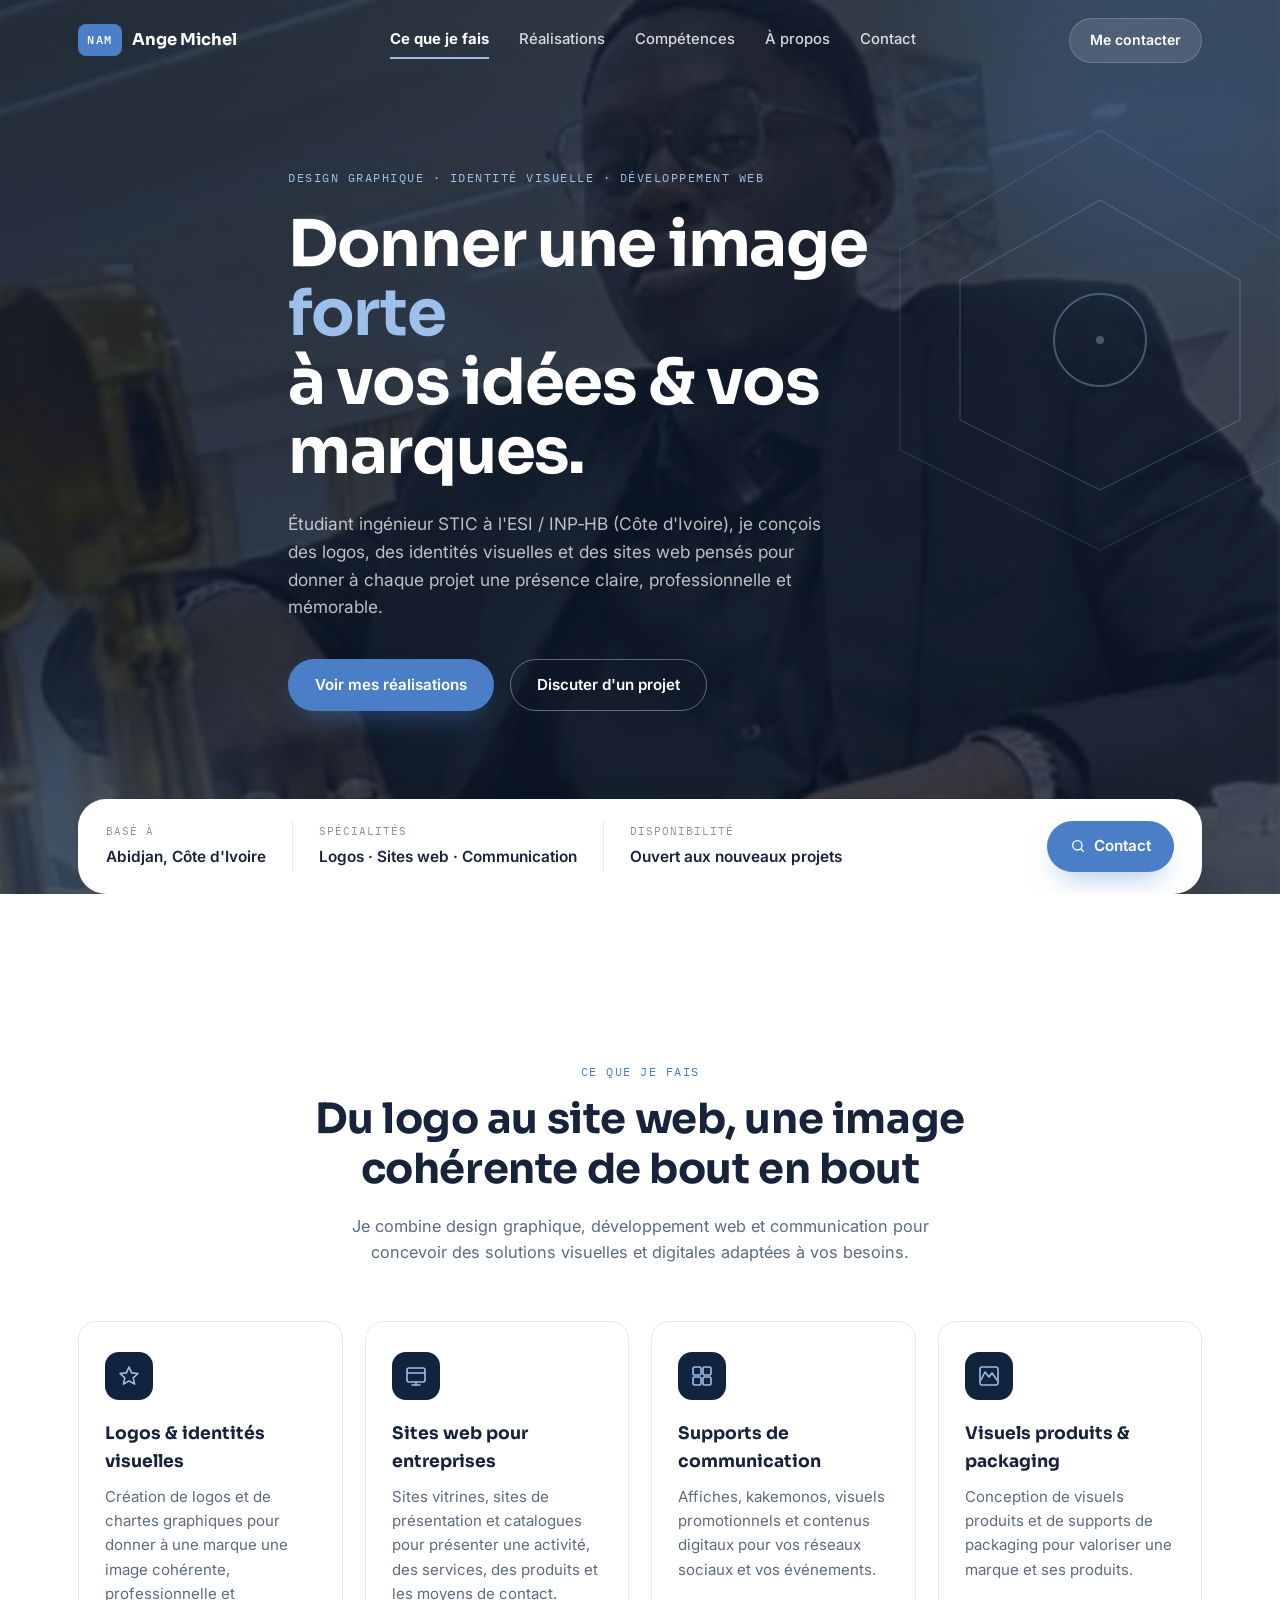
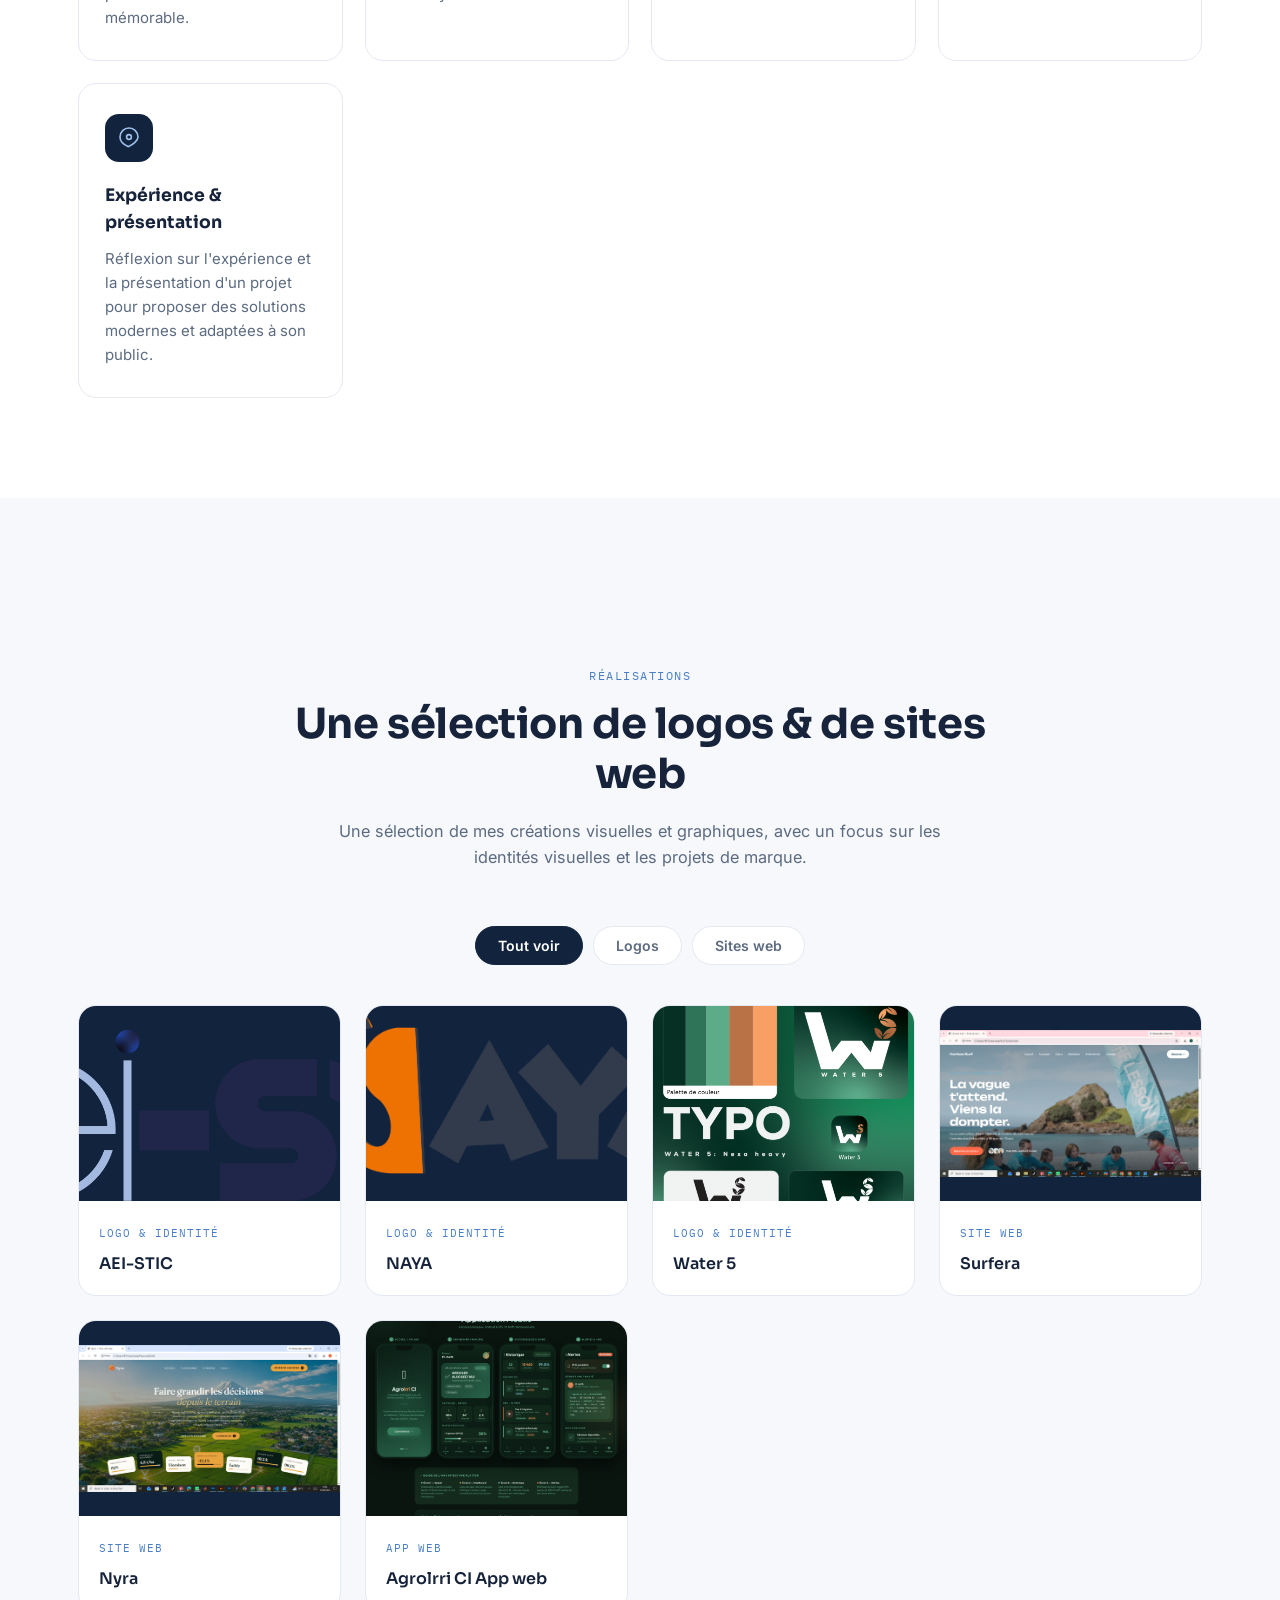
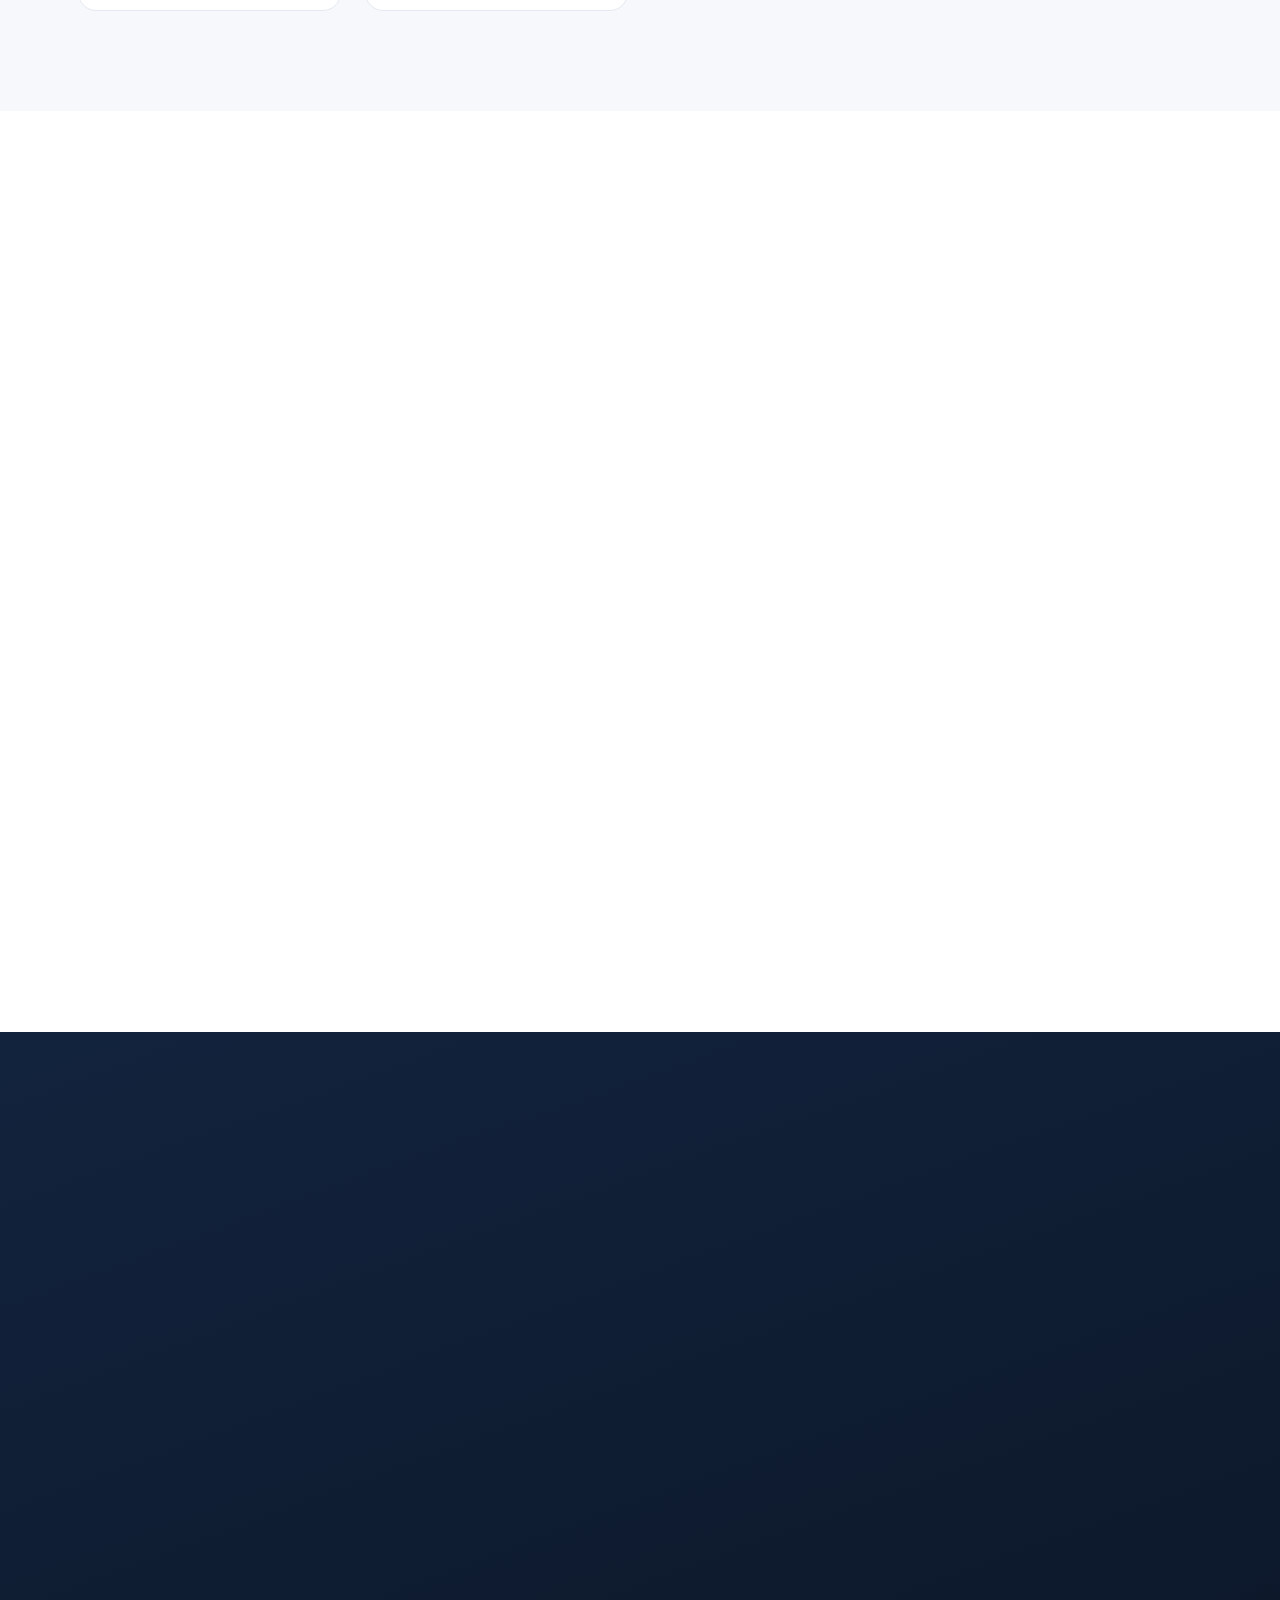
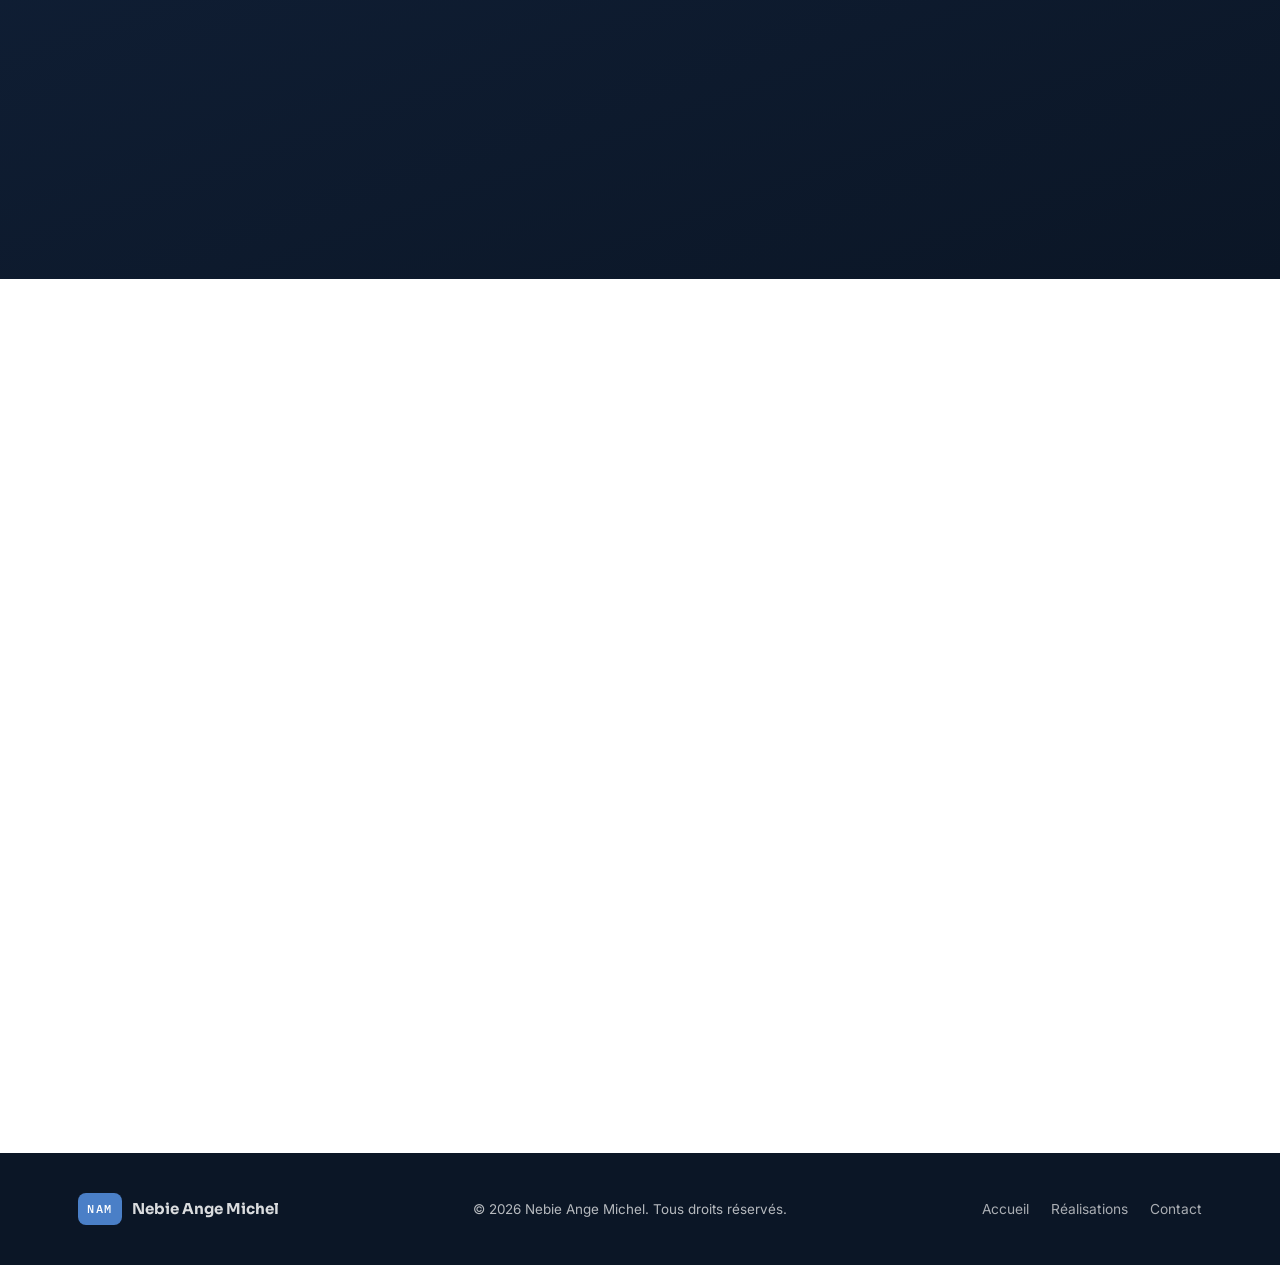
==== portfolio.html @ 082350aa "Initial commit" ====
<!DOCTYPE html>
<html lang="fr">
<head>
<meta charset="UTF-8">
<meta name="viewport" content="width=device-width, initial-scale=1.0">
<title>Nebie Ange Michel — Design Graphique &amp; Développement Web</title>
<meta name="description" content="Portfolio de Nebie Ange Michel — Design graphique, identité visuelle, création de sites web et communication digitale.">
<link rel="icon" href="data:,">
<link rel="preconnect" href="https://fonts.googleapis.com">
<link rel="preconnect" href="https://fonts.gstatic.com" crossorigin>
<link href="https://fonts.googleapis.com/css2?family=Sora:wght@400;500;600;700;800&family=Inter:wght@400;500;600;700&family=IBM+Plex+Mono:wght@400;500&display=swap" rel="stylesheet">
<link rel="stylesheet" href="portfolio.css">
</head>
<body>

<div class="progress-bar" id="progressBar"></div>

<header class="site-header" id="siteHeader">
  <div class="wrap header-inner">
    <a href="#home" class="brand">
      <span class="brand-mark">NAM</span>
      <span class="brand-name">Ange&nbsp;Michel</span>
    </a>

    <nav class="main-nav" id="mainNav">
      <a href="#services" class="nav-link">Ce que je fais</a>
      <a href="#portfolio" class="nav-link">Réalisations</a>
      <a href="#competences" class="nav-link">Compétences</a>
      <a href="#apropos" class="nav-link">À propos</a>
      <a href="#contact" class="nav-link">Contact</a>
    </nav>

    <a href="#contact" class="btn btn-pill btn-light header-cta">Me contacter</a>

    <button class="nav-toggle" id="navToggle" aria-label="Ouvrir le menu" aria-expanded="false">
      <span></span><span></span><span></span>
    </button>
  </div>
</header>

<main id="home">

  <!-- HERO -->
  <section class="hero">
    <div class="hero-bg" aria-hidden="true">
      <svg class="hero-grid" viewBox="0 0 1200 800" preserveAspectRatio="none"><defs><pattern id="grid" width="60" height="60" patternUnits="userSpaceOnUse"><path d="M 60 0 L 0 0 0 60" fill="none" stroke="rgba(157,192,234,0.09)" stroke-width="1"/></pattern></defs><rect width="1200" height="800" fill="url(#grid)"/></svg>
      <div class="hero-orb hero-orb--a"></div>
      <div class="hero-orb hero-orb--b"></div>
      <svg class="hero-mark" viewBox="0 0 480 480" aria-hidden="true">
        <polygon points="240,40 440,160 440,360 240,460 40,360 40,160" fill="none" stroke="rgba(157,192,234,0.35)" stroke-width="1.5"/>
        <polygon points="240,110 380,190 380,330 240,400 100,330 100,190" fill="none" stroke="rgba(157,192,234,0.55)" stroke-width="1.5"/>
        <circle cx="240" cy="250" r="46" fill="none" stroke="#9DC0EA" stroke-width="2"/>
        <circle cx="240" cy="250" r="4" fill="#9DC0EA"/>
      </svg>
    </div>

    <div class="wrap hero-inner">
      <p class="eyebrow" data-reveal>Design graphique · Identité visuelle · Développement web</p>
      <h1 class="hero-title" data-reveal>
        Donner une image <span class="text-accent">forte</span><br>
        à vos idées &amp; vos marques.
      </h1>
      <p class="hero-text" data-reveal>
        Étudiant ingénieur STIC à l'ESI / INP‑HB (Côte d'Ivoire), je conçois des logos,
        des identités visuelles et des sites web pensés pour donner à chaque projet
        une présence claire, professionnelle et mémorable.
      </p>
      <div class="hero-actions" data-reveal>
        <a href="#portfolio" class="btn btn-pill btn-accent">Voir mes réalisations</a>
        <a href="#contact" class="btn btn-pill btn-outline">Discuter d'un projet</a>
      </div>
    </div>

    <div class="wrap">
      <div class="hero-infobar" data-reveal>
        <div class="info-item">
          <span class="info-label">Basé à</span>
          <span class="info-value">Abidjan, Côte d'Ivoire</span>
        </div>
        <span class="info-divider" aria-hidden="true"></span>
        <div class="info-item">
          <span class="info-label">Spécialités</span>
          <span class="info-value">Logos · Sites web · Communication</span>
        </div>
        <span class="info-divider" aria-hidden="true"></span>
        <div class="info-item">
          <span class="info-label">Disponibilité</span>
          <span class="info-value">Ouvert aux nouveaux projets</span>
        </div>
        <a href="#contact" class="btn btn-pill btn-accent infobar-btn">
          <svg width="16" height="16" viewBox="0 0 24 24" fill="none"><circle cx="11" cy="11" r="7" stroke="currentColor" stroke-width="2"/><path d="M20 20L16.5 16.5" stroke="currentColor" stroke-width="2" stroke-linecap="round"/></svg>
          Contact
        </a>
      </div>
    </div>
  </section>

  <!-- SERVICES -->
  <section class="section" id="services">
    <div class="wrap">
      <p class="section-eyebrow" data-reveal>Ce que je fais</p>
      <h2 class="section-title" data-reveal>Du logo au site web, une image cohérente de bout en bout</h2>
      <p class="section-sub" data-reveal>Je combine design graphique, développement web et communication pour concevoir des solutions visuelles et digitales adaptées à vos besoins.</p>

      <div class="services-grid">
        <article class="service-card" data-reveal>
          <div class="service-icon">
            <svg viewBox="0 0 24 24" fill="none"><path d="M12 3l2.6 5.9 6.4.6-4.8 4.3 1.4 6.3L12 16.9 6.4 20.1l1.4-6.3-4.8-4.3 6.4-.6L12 3z" stroke="currentColor" stroke-width="1.6" stroke-linejoin="round"/></svg>
          </div>
          <h3>Logos &amp; identités visuelles</h3>
          <p>Création de logos et de chartes graphiques pour donner à une marque une image cohérente, professionnelle et mémorable.</p>
        </article>

        <article class="service-card" data-reveal>
          <div class="service-icon">
            <svg viewBox="0 0 24 24" fill="none"><rect x="3" y="4" width="18" height="14" rx="2" stroke="currentColor" stroke-width="1.6"/><path d="M3 9h18M8 21h8M12 18v3" stroke="currentColor" stroke-width="1.6" stroke-linecap="round"/></svg>
          </div>
          <h3>Sites web pour entreprises</h3>
          <p>Sites vitrines, sites de présentation et catalogues pour présenter une activité, des services, des produits et les moyens de contact.</p>
        </article>

        <article class="service-card" data-reveal>
          <div class="service-icon">
            <svg viewBox="0 0 24 24" fill="none"><rect x="3" y="3" width="8" height="8" rx="1.5" stroke="currentColor" stroke-width="1.6"/><rect x="13" y="3" width="8" height="8" rx="1.5" stroke="currentColor" stroke-width="1.6"/><rect x="3" y="13" width="8" height="8" rx="1.5" stroke="currentColor" stroke-width="1.6"/><rect x="13" y="13" width="8" height="8" rx="1.5" stroke="currentColor" stroke-width="1.6"/></svg>
          </div>
          <h3>Supports de communication</h3>
          <p>Affiches, kakemonos, visuels promotionnels et contenus digitaux pour vos réseaux sociaux et vos événements.</p>
        </article>

        <article class="service-card" data-reveal>
          <div class="service-icon">
            <svg viewBox="0 0 24 24" fill="none"><path d="M4 16l4-8 4 5 3-4 5 7" stroke="currentColor" stroke-width="1.6" stroke-linecap="round" stroke-linejoin="round"/><rect x="3" y="3" width="18" height="18" rx="2" stroke="currentColor" stroke-width="1.6"/></svg>
          </div>
          <h3>Visuels produits &amp; packaging</h3>
          <p>Conception de visuels produits et de supports de packaging pour valoriser une marque et ses produits.</p>
        </article>

        <article class="service-card" data-reveal>
          <div class="service-icon">
            <svg viewBox="0 0 24 24" fill="none"><path d="M12 2C7 2 3 6 3 11c0 4 3.5 7.5 8 9.5.2.1.4.1.6 0C16 18.5 21 14.5 21 11c0-5-4-9-9-9z" stroke="currentColor" stroke-width="1.6"/><circle cx="12" cy="11" r="2.4" stroke="currentColor" stroke-width="1.6"/></svg>
          </div>
          <h3>Expérience &amp; présentation</h3>
          <p>Réflexion sur l'expérience et la présentation d'un projet pour proposer des solutions modernes et adaptées à son public.</p>
        </article>
      </div>
    </div>
  </section>

  <!-- PORTFOLIO -->
  <section class="section section--tint" id="portfolio">
    <div class="wrap">
      <p class="section-eyebrow" data-reveal>Réalisations</p>
      <h2 class="section-title" data-reveal>Une sélection de logos &amp; de sites web</h2>
      <p class="section-sub" data-reveal>
        Une sélection de mes créations visuelles et graphiques, avec un focus sur les identités visuelles et les projets de marque.
      </p>

      <div class="filter-bar" data-reveal role="tablist" aria-label="Filtrer les réalisations">
        <button class="filter-btn is-active" data-filter="all" role="tab" aria-selected="true">Tout voir</button>
        <button class="filter-btn" data-filter="logo" role="tab" aria-selected="false">Logos</button>
        <button class="filter-btn" data-filter="web" role="tab" aria-selected="false">Sites web</button>
      </div>

      <div class="gallery-grid" id="galleryGrid" data-reveal></div>
    </div>
  </section>

  <!-- COMPETENCES -->
  <section class="section" id="competences">
    <div class="wrap split">
      <div class="split-visual" data-reveal>
        <div class="tool-orbit">
          <div class="tool-orbit-ring"></div>
          <div class="tool-orbit-core">
            <svg viewBox="0 0 24 24" fill="none"><path d="M4 17l6-6-6-6M12 19h8" stroke="#F6F8FB" stroke-width="2" stroke-linecap="round" stroke-linejoin="round"/></svg>
          </div>
          <span class="tool-chip tool-chip--1">Photoshop</span>
          <span class="tool-chip tool-chip--2">Illustrator</span>
          <span class="tool-chip tool-chip--3">Figma</span>
          <span class="tool-chip tool-chip--4">HTML / CSS</span>
          <span class="tool-chip tool-chip--5">React</span>
          <span class="tool-chip tool-chip--6">Python</span>
          <span class="tool-chip tool-chip--7">Git &amp; GitHub</span>
          <span class="tool-chip tool-chip--8">Canva</span>
        </div>
      </div>

      <div class="split-content" data-reveal>
        <p class="section-eyebrow">Compétences &amp; outils</p>
        <h2 class="section-title section-title--left">La création et la technologie, côte à côte</h2>
        <p class="section-sub section-sub--left">
          Je conçois des identités visuelles, des interfaces digitales et des expériences web cohérentes, de la
          conception à l’hébergement. J’utilise aussi le Vibe coding pour accélérer la création de prototypes,
          d’outils utiles et de solutions fonctionnelles en gardant un rendu propre et moderne.
        </p>

        <div class="skill-groups">
          <div class="skill-group">
            <h4>Design graphique &amp; identité visuelle</h4>
            <ul class="skill-list">
              <li>Conception de logos, chartes graphiques et univers visuels</li>
              <li>Maquettes UI/UX et design d’interfaces modernes</li>
              <li>Affiches, supports de communication et visuels digitaux</li>
              <li>Vibe coding pour prototypage rapide et itérations créatives</li>
            </ul>
          </div>
          <div class="skill-group">
            <h4>Développement web &amp; mise en ligne</h4>
            <ul class="skill-list">
              <li>Conception de sites vitrines, de landing pages et de portfolios</li>
              <li>Intégration HTML / CSS / JavaScript avec design responsive</li>
              <li>Déploiement, hébergement et optimisation pour un site fonctionnel</li>
              <li>Vibe coding, prototypage rapide, automatisation et amélioration UX</li>
            </ul>
          </div>
        </div>
      </div>
    </div>
  </section>

  <!-- A PROPOS -->
  <section class="section section--dark" id="apropos">
    <div class="wrap">
      <p class="section-eyebrow section-eyebrow--light" data-reveal>À propos</p>
      <h2 class="section-title section-title--light" data-reveal>Ce qui me distingue</h2>
      <p class="about-text" data-reveal>
        Mon profil repose sur la complémentarité entre création et technologie. Je ne me limite pas à produire
        un visuel : je cherche à comprendre le projet, son public et son objectif afin de proposer une solution
        visuelle ou digitale cohérente avec le besoin. Je suis également responsable de la communication de la
        <strong>Semaine de l'Industrie</strong> et de <strong>l'AEI STIC</strong> (Association des Élèves Ingénieurs
        en STIC), où je conçois et diffuse des supports de communication pour les activités et projets étudiants.
      </p>

      <div class="stats-row" data-reveal>
        <div class="stat">
          <span class="stat-num">STIC</span>
          <span class="stat-label">Étudiant ingénieur — ESI / INP‑HB</span>
        </div>
        <div class="stat">
          <span class="stat-num">2</span>
          <span class="stat-label">Responsabilités communication associatives</span>
        </div>
        <div class="stat">
          <span class="stat-num">8+</span>
          <span class="stat-label">Outils &amp; technologies maîtrisés</span>
        </div>
        <div class="stat">
          <span class="stat-num">CI</span>
          <span class="stat-label">Basé en Côte d'Ivoire, ouvert à distance</span>
        </div>
      </div>

      <div class="chip-row" data-reveal>
        <span class="tag-chip">💻 Développement</span>
        <span class="tag-chip">🎨 Design graphique</span>
        <span class="tag-chip">🌐 Web</span>
        <span class="tag-chip">📢 Communication</span>
        <span class="tag-chip">🚀 Projets &amp; entrepreneuriat</span>
        <span class="tag-chip">🏀 Basketball &amp; sport</span>
      </div>
    </div>
  </section>

  <!-- CONTACT -->
  <section class="section" id="contact">
    <div class="wrap split split--reverse">
      <div class="split-content" data-reveal>
        <p class="section-eyebrow">Contact</p>
        <h2 class="section-title section-title--left">Un projet en tête ? Parlons-en.</h2>
        <p class="section-sub section-sub--left">
          Je suis disponible pour collaborer avec des entreprises, marques, associations et projets qui
          recherchent quelqu'un capable de travailler à la fois sur leur image, leur communication et leur
          présence en ligne.
        </p>

        <ul class="contact-list">
          <li>
            <span class="contact-ico">✉️</span>
            <div>
              <span class="contact-label">Email</span>
              <a href="https://mail.google.com/mail/?view=cm&fs=1&to=angemichel.nebie@gmail.com&su=Demande%20de%20contact" target="_blank" rel="noopener">angemichel.nebie@gmail.com</a>
            </div>
          </li>
          <li>
            <span class="contact-ico">💬</span>
            <div>
              <span class="contact-label">WhatsApp</span>
              <a href="https://wa.me/2250584615424" target="_blank" rel="noopener">+225 05 84 61 54 24</a>
            </div>
          </li>
          <li>
            <span class="contact-ico">📞</span>
            <div>
              <span class="contact-label">Téléphone</span>
              <a href="tel:+2250718741649">+225 07 18 74 16 49</a>
            </div>
          </li>
          <li>
            <span class="contact-ico">🔗</span>
            <div>
              <span class="contact-label">GitHub</span>
              <a href="https://github.com/AngeM-Mike" target="_blank" rel="noopener">github.com/AngeM-Mike</a>
            </div>
          </li>
        </ul>
      </div>

      <div class="split-visual" data-reveal>
        <div class="contact-panel">
          <a href="https://mail.google.com/mail/?view=cm&fs=1&to=angemichel.nebie@gmail.com&su=Demande%20de%20contact" target="_blank" rel="noopener" class="contact-action contact-action--primary">
            <span class="contact-ico">✉️</span>
            <div>
              <span class="contact-label">Email</span>
              <strong>angemichel.nebie@gmail.com</strong>
            </div>
          </a>

          <a href="https://wa.me/2250584615424" target="_blank" rel="noopener" class="contact-action">
            <span class="contact-ico">💬</span>
            <div>
              <span class="contact-label">WhatsApp</span>
              <strong>+225 05 84 61 54 24</strong>
            </div>
          </a>

          <a href="https://github.com/AngeM-Mike" target="_blank" rel="noopener" class="contact-action">
            <span class="contact-ico">🔗</span>
            <div>
              <span class="contact-label">GitHub</span>
              <strong>github.com/AngeM-Mike</strong>
            </div>
          </a>
        </div>
      </div>
    </div>
  </section>

</main>

<footer class="site-footer">
  <div class="wrap footer-inner">
    <div class="brand brand--footer">
      <span class="brand-mark">NAM</span>
      <span class="brand-name">Nebie Ange Michel</span>
    </div>
    <p class="footer-copy">© <span id="year"></span> Nebie Ange Michel. Tous droits réservés.</p>
    <div class="footer-links">
      <a href="#home">Accueil</a>
      <a href="#portfolio">Réalisations</a>
      <a href="#contact">Contact</a>
    </div>
  </div>
</footer>

<div class="lightbox" id="lightbox" aria-hidden="true">
  <button class="lightbox-nav lightbox-prev" id="lightboxPrev" aria-label="Image précédente">‹</button>
  <button class="lightbox-nav lightbox-next" id="lightboxNext" aria-label="Image suivante">›</button>
  <button class="lightbox-close" id="lightboxClose" aria-label="Fermer">✕</button>
  <figure class="lightbox-figure">
    <img src="" alt="" id="lightboxImg">
    <figcaption id="lightboxCaption"></figcaption>
  </figure>
</div>

<button class="back-to-top" id="backToTop" aria-label="Retour en haut">
  <svg width="18" height="18" viewBox="0 0 24 24" fill="none"><path d="M12 19V5M5 12l7-7 7 7" stroke="currentColor" stroke-width="2" stroke-linecap="round" stroke-linejoin="round"/></svg>
</button>

<script src="portfolio.js"></script>
</body>
</html>
---- portfolio.css ----
/* =========================================================
   Nebie Ange Michel — Portfolio
   Palette: navy / soft blue, inspired by the reference design
   ========================================================= */

:root {
  --navy-950: #0B1626;
  --navy-900: #12233D;
  --navy-800: #1B3358;
  --navy-700: #24406C;
  --blue-500: #4A7FC7;
  --blue-400: #6E9BD6;
  --blue-300: #9DC0EA;
  --paper: #F6F8FB;
  --white: #FFFFFF;
  --ink: #16233A;
  --slate: #5C6B80;
  --slate-light: #8592A6;
  --border: #E4E9F1;

  --font-display: "Sora", sans-serif;
  --font-body: "Inter", sans-serif;
  --font-mono: "IBM Plex Mono", monospace;

  --radius-sm: 10px;
  --radius-md: 18px;
  --radius-lg: 28px;
  --radius-pill: 999px;

  --shadow-card: 0 18px 40px -20px rgba(15, 30, 53, 0.25);
  --shadow-lift: 0 24px 60px -20px rgba(15, 30, 53, 0.35);

  --ease: cubic-bezier(0.16, 1, 0.3, 1);
}

* { box-sizing: border-box; }
html { scroll-behavior: smooth; }

@media (prefers-reduced-motion: reduce) {
  html { scroll-behavior: auto; }
  *, *::before, *::after { animation-duration: 0.001ms !important; animation-iteration-count: 1 !important; transition-duration: 0.001ms !important; scroll-behavior: auto !important; }
}

body {
  margin: 0;
  font-family: var(--font-body);
  color: var(--ink);
  background: var(--white);
  -webkit-font-smoothing: antialiased;
  line-height: 1.6;
}

img { max-width: 100%; display: block; }
a { color: inherit; text-decoration: none; }
ul { list-style: none; margin: 0; padding: 0; }
code {
  font-family: var(--font-mono);
  background: rgba(74, 127, 199, 0.1);
  color: var(--navy-800);
  padding: 0.1em 0.45em;
  border-radius: 6px;
  font-size: 0.9em;
}

.wrap {
  width: 100%;
  max-width: 1180px;
  margin: 0 auto;
  padding: 0 28px;
}

/* ---------- Buttons ---------- */
.btn {
  display: inline-flex;
  align-items: center;
  gap: 8px;
  font-family: var(--font-body);
  font-weight: 600;
  font-size: 0.95rem;
  padding: 13px 26px;
  border: 1px solid transparent;
  cursor: pointer;
  transition: transform 0.25s var(--ease), box-shadow 0.25s var(--ease), background 0.25s var(--ease), color 0.25s var(--ease), border-color 0.25s var(--ease);
  white-space: nowrap;
}
.btn-pill { border-radius: var(--radius-pill); }
.btn-accent {
  background: var(--blue-500);
  color: var(--white);
  box-shadow: 0 14px 30px -12px rgba(74, 127, 199, 0.55);
}
.btn-accent:hover { transform: translateY(-2px); box-shadow: 0 18px 36px -12px rgba(74, 127, 199, 0.65); }
.btn-outline {
  background: transparent;
  color: var(--white);
  border-color: rgba(255, 255, 255, 0.35);
}
.btn-outline:hover { background: rgba(255, 255, 255, 0.1); border-color: rgba(255, 255, 255, 0.6); }
.btn-light { background: rgba(255, 255, 255, 0.12); color: var(--white); border-color: rgba(255, 255, 255, 0.18); font-size: 0.88rem; padding: 10px 20px; }
.btn-light:hover { background: rgba(255, 255, 255, 0.2); }

/* ---------- Header ---------- */
.site-header {
  position: fixed;
  top: 0; left: 0; right: 0;
  z-index: 100;
  padding: 18px 0;
  transition: background 0.35s var(--ease), padding 0.35s var(--ease), box-shadow 0.35s var(--ease);
}
.site-header.is-scrolled {
  background: rgba(11, 22, 38, 0.85);
  backdrop-filter: blur(14px);
  -webkit-backdrop-filter: blur(14px);
  padding: 12px 0;
  box-shadow: 0 10px 30px -18px rgba(0,0,0,0.5);
}
.header-inner { display: flex; align-items: center; justify-content: space-between; gap: 24px; }

.brand { display: flex; align-items: center; gap: 10px; }
.brand-mark {
  font-family: var(--font-mono);
  font-size: 0.78rem;
  letter-spacing: 1.5px;
  background: var(--blue-500);
  color: var(--white);
  padding: 6px 9px;
  border-radius: 8px;
  font-weight: 500;
}
.brand-name { font-family: var(--font-display); font-weight: 700; color: var(--white); font-size: 1.02rem; }

.main-nav { display: flex; align-items: center; gap: 30px; }
.nav-link {
  color: rgba(255,255,255,0.82);
  font-size: 0.93rem;
  font-weight: 500;
  position: relative;
  padding: 4px 0;
  transition: color 0.2s, font-weight 0.2s;
}
.nav-link::after {
  content: "";
  position: absolute; left: 0; bottom: -3px;
  width: 0; height: 2px;
  background: var(--blue-300);
  transition: width 0.25s var(--ease);
}
.nav-link:hover { color: var(--white); }
.nav-link:hover::after { width: 100%; }
.nav-link.is-active {
  color: var(--white);
  font-weight: 700;
}
.nav-link.is-active::after { width: 100%; }

.nav-toggle {
  display: none;
  flex-direction: column;
  gap: 5px;
  background: none;
  border: none;
  cursor: pointer;
  padding: 6px;
}
.nav-toggle span { width: 22px; height: 2px; background: var(--white); border-radius: 2px; transition: transform 0.3s var(--ease), opacity 0.3s var(--ease); }
.nav-toggle.is-open span:nth-child(1) { transform: translateY(7px) rotate(45deg); }
.nav-toggle.is-open span:nth-child(2) { opacity: 0; }
.nav-toggle.is-open span:nth-child(3) { transform: translateY(-7px) rotate(-45deg); }

.progress-bar {
  position: fixed; top: 0; left: 0; height: 3px;
  background: linear-gradient(90deg, var(--blue-500), var(--blue-300));
  width: 0%;
  z-index: 200;
  transition: width 0.1s linear;
}

/* ---------- Hero ---------- */
.hero {
  position: relative;
  background:
    linear-gradient(120deg, rgba(11, 22, 38, 0.82), rgba(11, 22, 38, 0.68)),
    url('hero.png') center center / cover no-repeat;
  padding: 168px 0 0;
  overflow: hidden;
  color: var(--white);
}
.hero-bg { position: absolute; inset: 0; overflow: hidden; background: rgba(11, 22, 38, 0.15); }
.hero-grid { position: absolute; inset: 0; width: 100%; height: 100%; opacity: 0.15; }
.hero-orb { position: absolute; border-radius: 50%; filter: blur(70px); opacity: 0.25; }
.hero-orb--a { width: 420px; height: 420px; background: var(--blue-500); top: -140px; right: -100px; }
.hero-orb--b { width: 340px; height: 340px; background: var(--blue-300); bottom: -160px; left: -80px; opacity: 0.2; }
.hero-mark { position: absolute; right: -60px; top: 90px; width: 480px; height: 480px; opacity: 0.35; }

.hero-inner { position: relative; z-index: 2; max-width: 760px; padding-bottom: 88px; }
.eyebrow {
  font-family: var(--font-mono);
  font-size: 0.78rem;
  letter-spacing: 1.5px;
  text-transform: uppercase;
  color: var(--blue-300);
  margin: 0 0 22px;
}
.hero-title {
  font-family: var(--font-display);
  font-weight: 700;
  font-size: clamp(2.4rem, 5.4vw, 4rem);
  line-height: 1.08;
  letter-spacing: -0.02em;
  margin: 0 0 24px;
}
.text-accent { color: var(--blue-300); }
.hero-text {
  font-size: 1.08rem;
  color: rgba(255,255,255,0.72);
  max-width: 540px;
  margin: 0 0 38px;
}
.hero-actions { display: flex; gap: 16px; flex-wrap: wrap; }

.hero-infobar {
  position: relative;
  z-index: 3;
  transform: translateY(50%);
  background: var(--white);
  border-radius: var(--radius-lg);
  box-shadow: var(--shadow-lift);
  padding: 22px 28px;
  display: flex;
  align-items: center;
  gap: 26px;
  flex-wrap: wrap;
}
.info-item { display: flex; flex-direction: column; gap: 4px; }
.info-label { font-family: var(--font-mono); font-size: 0.7rem; letter-spacing: 1px; text-transform: uppercase; color: var(--slate-light); }
.info-value { font-weight: 600; color: var(--ink); font-size: 0.96rem; }
.info-divider { width: 1px; align-self: stretch; background: var(--border); }
.infobar-btn { margin-left: auto; padding: 12px 22px; }

/* ---------- Sections ---------- */
.section { padding: 168px 0 100px; }
.section--tint { background: var(--paper); }
.section--dark { background: linear-gradient(160deg, var(--navy-900), var(--navy-950)); color: var(--white); }
.section:first-of-type { padding-top: 100px; }

.section-eyebrow {
  font-family: var(--font-mono);
  font-size: 0.76rem;
  letter-spacing: 1.5px;
  text-transform: uppercase;
  color: var(--blue-500);
  margin: 0 0 14px;
  text-align: center;
}
.section-eyebrow--light { color: var(--blue-300); }
.section-title {
  font-family: var(--font-display);
  font-weight: 700;
  font-size: clamp(1.8rem, 3.4vw, 2.6rem);
  letter-spacing: -0.01em;
  text-align: center;
  max-width: 700px;
  margin: 0 auto 18px;
  line-height: 1.2;
}
.section-title--light { color: var(--white); }
.section-title--left { text-align: left; margin: 0 0 18px; }
.section-sub {
  text-align: center;
  color: var(--slate);
  max-width: 620px;
  margin: 0 auto 56px;
  font-size: 1.02rem;
}
.section-sub--left { text-align: left; margin: 0 0 34px; }

/* ---------- Services ---------- */
.services-grid {
  display: grid;
  grid-template-columns: repeat(auto-fit, minmax(230px, 1fr));
  gap: 22px;
}
.service-card {
  background: var(--white);
  border: 1px solid var(--border);
  border-radius: var(--radius-md);
  padding: 30px 26px;
  transition: transform 0.3s var(--ease), box-shadow 0.3s var(--ease), border-color 0.3s var(--ease);
}
.service-card:hover { transform: translateY(-6px); box-shadow: var(--shadow-card); border-color: transparent; }
.service-icon {
  width: 48px; height: 48px;
  border-radius: 14px;
  background: var(--navy-900);
  color: var(--blue-300);
  display: flex; align-items: center; justify-content: center;
  margin-bottom: 20px;
}
.service-icon svg { width: 24px; height: 24px; }
.service-card h3 { font-family: var(--font-display); font-size: 1.08rem; margin: 0 0 10px; color: var(--ink); }
.service-card p { color: var(--slate); font-size: 0.94rem; margin: 0; }

/* ---------- Portfolio / Gallery ---------- */
.filter-bar {
  display: flex;
  justify-content: center;
  gap: 10px;
  margin-bottom: 40px;
  flex-wrap: wrap;
}
.filter-btn {
  font-family: var(--font-body);
  font-weight: 600;
  font-size: 0.88rem;
  padding: 10px 22px;
  border-radius: var(--radius-pill);
  border: 1px solid var(--border);
  background: var(--white);
  color: var(--slate);
  cursor: pointer;
  transition: all 0.25s var(--ease);
}
.filter-btn:hover { border-color: var(--blue-400); color: var(--navy-800); }
.filter-btn.is-active { background: var(--navy-900); color: var(--white); border-color: var(--navy-900); }

.gallery-grid {
  display: grid;
  grid-template-columns: repeat(auto-fill, minmax(260px, 1fr));
  gap: 24px;
}
.gallery-card {
  background: var(--white);
  border-radius: var(--radius-md);
  overflow: hidden;
  border: 1px solid var(--border);
  cursor: pointer;
  transition: transform 0.35s var(--ease), box-shadow 0.35s var(--ease);
}
.gallery-card:hover { transform: translateY(-6px); box-shadow: var(--shadow-card); }
.gallery-media { aspect-ratio: 4/3; overflow: hidden; background: var(--navy-900); }
.gallery-media img { width: 100%; height: 100%; object-fit: cover; transition: transform 0.5s var(--ease); }
.gallery-card:hover .gallery-media img { transform: scale(1.06); }
.gallery-body { padding: 18px 20px; }
.gallery-tag {
  font-family: var(--font-mono);
  font-size: 0.68rem;
  letter-spacing: 1px;
  text-transform: uppercase;
  color: var(--blue-500);
}
.gallery-title { font-family: var(--font-display); font-weight: 600; font-size: 1rem; margin: 6px 0 0; color: var(--ink); }
.gallery-empty { text-align: center; color: var(--slate); padding: 40px 0; grid-column: 1 / -1; }

/* ---------- Split layout (Compétences / Contact) ---------- */
.split {
  display: grid;
  grid-template-columns: 1fr 1.1fr;
  gap: 64px;
  align-items: center;
}
.split--reverse { grid-template-columns: 1.1fr 1fr; }
.split--reverse .split-content { order: 1; }
.split--reverse .split-visual { order: 2; }

.skill-groups { display: grid; grid-template-columns: 1fr 1fr; gap: 30px; margin-top: 10px; }
.skill-group h4 { font-family: var(--font-display); font-size: 0.98rem; color: var(--navy-800); margin: 0 0 12px; }
.skill-list li {
  position: relative;
  padding-left: 20px;
  margin-bottom: 10px;
  color: var(--slate);
  font-size: 0.92rem;
}
.skill-list li::before {
  content: "";
  position: absolute; left: 0; top: 8px;
  width: 7px; height: 7px;
  border-radius: 50%;
  background: var(--blue-500);
}

/* Tool orbit visual */
.split-visual { display: flex; justify-content: center; }
.tool-orbit { position: relative; width: 100%; max-width: 420px; aspect-ratio: 1/1; }
.tool-orbit-ring {
  position: absolute; inset: 6%;
  border: 1px dashed var(--border);
  border-radius: 50%;
}
.tool-orbit-core {
  position: absolute; inset: 38%;
  background: var(--navy-900);
  border-radius: 50%;
  display: flex; align-items: center; justify-content: center;
  box-shadow: var(--shadow-card);
}
.tool-orbit-core svg { width: 30px; height: 30px; }
.tool-chip {
  position: absolute;
  background: var(--white);
  border: 1px solid var(--border);
  border-radius: var(--radius-pill);
  padding: 9px 16px;
  font-size: 0.82rem;
  font-weight: 600;
  color: var(--navy-800);
  box-shadow: var(--shadow-card);
  white-space: nowrap;
}
.tool-chip--1 { top: 2%; left: 50%; transform: translateX(-50%); }
.tool-chip--2 { top: 16%; right: 0%; }
.tool-chip--3 { top: 50%; right: -6%; transform: translateY(-50%); }
.tool-chip--4 { bottom: 16%; right: 4%; }
.tool-chip--5 { bottom: 2%; left: 50%; transform: translateX(-50%); }
.tool-chip--6 { bottom: 16%; left: 4%; }
.tool-chip--7 { top: 50%; left: -6%; transform: translateY(-50%); }
.tool-chip--8 { top: 16%; left: 0%; }

/* ---------- About / stats ---------- */
.about-text {
  max-width: 780px;
  margin: 0 auto 56px;
  text-align: center;
  color: rgba(255,255,255,0.78);
  font-size: 1.06rem;
}
.stats-row {
  display: grid;
  grid-template-columns: repeat(auto-fit, minmax(180px, 1fr));
  gap: 22px;
  margin-bottom: 50px;
}
.stat {
  text-align: center;
  padding: 30px 20px;
  border-radius: var(--radius-md);
  background: rgba(255,255,255,0.05);
  border: 1px solid rgba(255,255,255,0.09);
}
.stat-num { display: block; font-family: var(--font-display); font-weight: 700; font-size: 1.7rem; color: var(--blue-300); margin-bottom: 8px; }
.stat-label { font-size: 0.86rem; color: rgba(255,255,255,0.68); }

.chip-row { display: flex; flex-wrap: wrap; gap: 12px; justify-content: center; }
.tag-chip {
  font-size: 0.86rem;
  font-weight: 500;
  padding: 10px 18px;
  border-radius: var(--radius-pill);
  background: rgba(255,255,255,0.06);
  border: 1px solid rgba(255,255,255,0.12);
  color: rgba(255,255,255,0.85);
}

/* ---------- Contact ---------- */
.contact-list { margin: 0 0 20px; }
.contact-list li { display: flex; align-items: flex-start; gap: 14px; padding: 16px 0; border-bottom: 1px solid var(--border); }
.contact-list li:last-child { border-bottom: none; }
.contact-ico { font-size: 1.3rem; line-height: 1; }
.contact-label { display: block; font-family: var(--font-mono); font-size: 0.72rem; letter-spacing: 1px; text-transform: uppercase; color: var(--slate-light); margin-bottom: 4px; }
.contact-list a { color: var(--navy-800); font-weight: 600; }
.contact-list a:hover { color: var(--blue-500); }
.contact-note { font-size: 0.85rem; color: var(--slate-light); }

.contact-panel {
  display: flex;
  flex-direction: column;
  gap: 18px;
  background: var(--paper);
  border: 1px solid var(--border);
  border-radius: var(--radius-lg);
  padding: 28px;
  box-shadow: var(--shadow-card);
}
.contact-action {
  display: flex;
  align-items: center;
  gap: 16px;
  padding: 18px 18px;
  border-radius: var(--radius-md);
  background: var(--white);
  border: 1px solid var(--border);
  color: var(--navy-900);
  transition: transform 0.25s var(--ease), border-color 0.25s var(--ease), box-shadow 0.25s var(--ease);
}
.contact-action:hover {
  transform: translateY(-2px);
  border-color: rgba(74,127,199,0.35);
  box-shadow: 0 14px 28px -22px rgba(12, 30, 52, 0.5);
}
.contact-action--primary {
  background: linear-gradient(135deg, rgba(74,127,199,0.12), rgba(157,192,234,0.08));
}
.contact-action .contact-ico {
  display: inline-flex;
  align-items: center;
  justify-content: center;
  width: 44px;
  height: 44px;
  border-radius: 12px;
  background: rgba(74,127,199,0.12);
  font-size: 1.2rem;
}
.contact-action strong {
  display: block;
  font-size: 1rem;
  color: var(--navy-900);
}
.contact-action .contact-label {
  margin-bottom: 6px;
}

.contact-form {
  background: var(--paper);
  border: 1px solid var(--border);
  border-radius: var(--radius-lg);
  padding: 34px;
}
.form-row { margin-bottom: 20px; display: flex; flex-direction: column; gap: 8px; }
.form-row label { font-size: 0.85rem; font-weight: 600; color: var(--navy-800); }
.form-row input, .form-row textarea {
  font-family: var(--font-body);
  font-size: 0.96rem;
  padding: 13px 16px;
  border-radius: var(--radius-sm);
  border: 1px solid var(--border);
  background: var(--white);
  color: var(--ink);
  resize: vertical;
  transition: border-color 0.2s, box-shadow 0.2s;
}
.form-row input:focus, .form-row textarea:focus {
  outline: none;
  border-color: var(--blue-500);
  box-shadow: 0 0 0 3px rgba(74,127,199,0.18);
}
.form-row.has-error input, .form-row.has-error textarea { border-color: #D9534F; }
.form-error { font-size: 0.78rem; color: #D9534F; min-height: 14px; }
.form-submit { width: 100%; justify-content: center; }
.form-status { margin-top: 14px; font-size: 0.9rem; text-align: center; min-height: 20px; color: var(--navy-800); }

/* ---------- Footer ---------- */
.site-footer { background: var(--navy-950); color: rgba(255,255,255,0.7); padding: 40px 0; }
.footer-inner { display: flex; align-items: center; justify-content: space-between; flex-wrap: wrap; gap: 18px; }
.brand--footer .brand-name { color: rgba(255,255,255,0.85); font-size: 0.94rem; }
.footer-copy { font-size: 0.84rem; margin: 0; }
.footer-links { display: flex; gap: 22px; }
.footer-links a { font-size: 0.86rem; color: rgba(255,255,255,0.65); }
.footer-links a:hover { color: var(--white); }

/* ---------- Lightbox ---------- */
.lightbox {
  position: fixed; inset: 0;
  background: rgba(11,22,38,0.92);
  display: flex; align-items: center; justify-content: center;
  padding: 40px;
  opacity: 0; visibility: hidden;
  transition: opacity 0.3s var(--ease);
  z-index: 300;
}
.lightbox.is-open { opacity: 1; visibility: visible; }
.lightbox-figure { max-width: 780px; width: 100%; margin: 0; text-align: center; }
.lightbox-figure img { border-radius: var(--radius-md); width: 100%; box-shadow: var(--shadow-lift); }
.lightbox-figure figcaption { color: rgba(255,255,255,0.75); margin-top: 16px; font-size: 0.95rem; }
.lightbox-nav {
  position: absolute;
  top: 50%;
  transform: translateY(-50%);
  width: 46px; height: 46px;
  border: none; border-radius: 50%;
  background: rgba(255,255,255,0.12);
  color: var(--white);
  font-size: 2rem;
  cursor: pointer;
  display: flex; align-items: center; justify-content: center;
  transition: background 0.2s ease;
}
.lightbox-nav:hover { background: rgba(255,255,255,0.22); }
.lightbox-prev { left: 22px; }
.lightbox-next { right: 22px; }
.lightbox-close {
  position: absolute; top: 26px; right: 30px;
  background: rgba(255,255,255,0.1); color: var(--white);
  border: none; width: 40px; height: 40px; border-radius: 50%;
  cursor: pointer; font-size: 1rem;
}
.lightbox-close:hover { background: rgba(255,255,255,0.2); }

/* ---------- Back to top ---------- */
.back-to-top {
  position: fixed; bottom: 26px; right: 26px;
  width: 46px; height: 46px;
  border-radius: 50%;
  background: var(--navy-900);
  color: var(--white);
  border: none;
  display: flex; align-items: center; justify-content: center;
  cursor: pointer;
  opacity: 0; visibility: hidden;
  transform: translateY(10px);
  transition: all 0.3s var(--ease);
  box-shadow: var(--shadow-card);
  z-index: 90;
}
.back-to-top.is-visible { opacity: 1; visibility: visible; transform: translateY(0); }
.back-to-top:hover { background: var(--blue-500); }

/* ---------- Reveal animation ---------- */
[data-reveal] { opacity: 0; transform: translateY(22px); transition: opacity 0.7s var(--ease), transform 0.7s var(--ease); }
[data-reveal].is-visible { opacity: 1; transform: translateY(0); }

/* ---------- Responsive ---------- */
@media (max-width: 980px) {
  .split, .split--reverse { grid-template-columns: 1fr; gap: 44px; }
  .split--reverse .split-content, .split--reverse .split-visual { order: initial; }
  .tool-orbit { max-width: 340px; }
}

@media (max-width: 860px) {
  .main-nav { position: fixed; top: 0; right: 0; height: 100vh; width: min(78vw, 320px);
    background: var(--navy-950); flex-direction: column; align-items: flex-start;
    justify-content: center; gap: 26px; padding: 40px; transform: translateX(100%);
    transition: transform 0.35s var(--ease); box-shadow: -20px 0 50px rgba(0,0,0,0.35);
  }
  .main-nav.is-open { transform: translateX(0); }
  .nav-toggle { display: flex; }
  .header-cta { display: none; }
  .hero-infobar { flex-direction: column; align-items: flex-start; gap: 18px; }
  .info-divider { display: none; }
  .infobar-btn { margin-left: 0; width: 100%; justify-content: center; }
}

@media (max-width: 620px) {
  .wrap { padding: 0 20px; }
  .hero { padding-top: 130px; }
  .hero-inner { padding-bottom: 70px; }
  .section { padding: 120px 0 70px; }
  .skill-groups { grid-template-columns: 1fr; }
  .hero-mark { opacity: 0.35; width: 340px; height: 340px; right: -100px; }
}
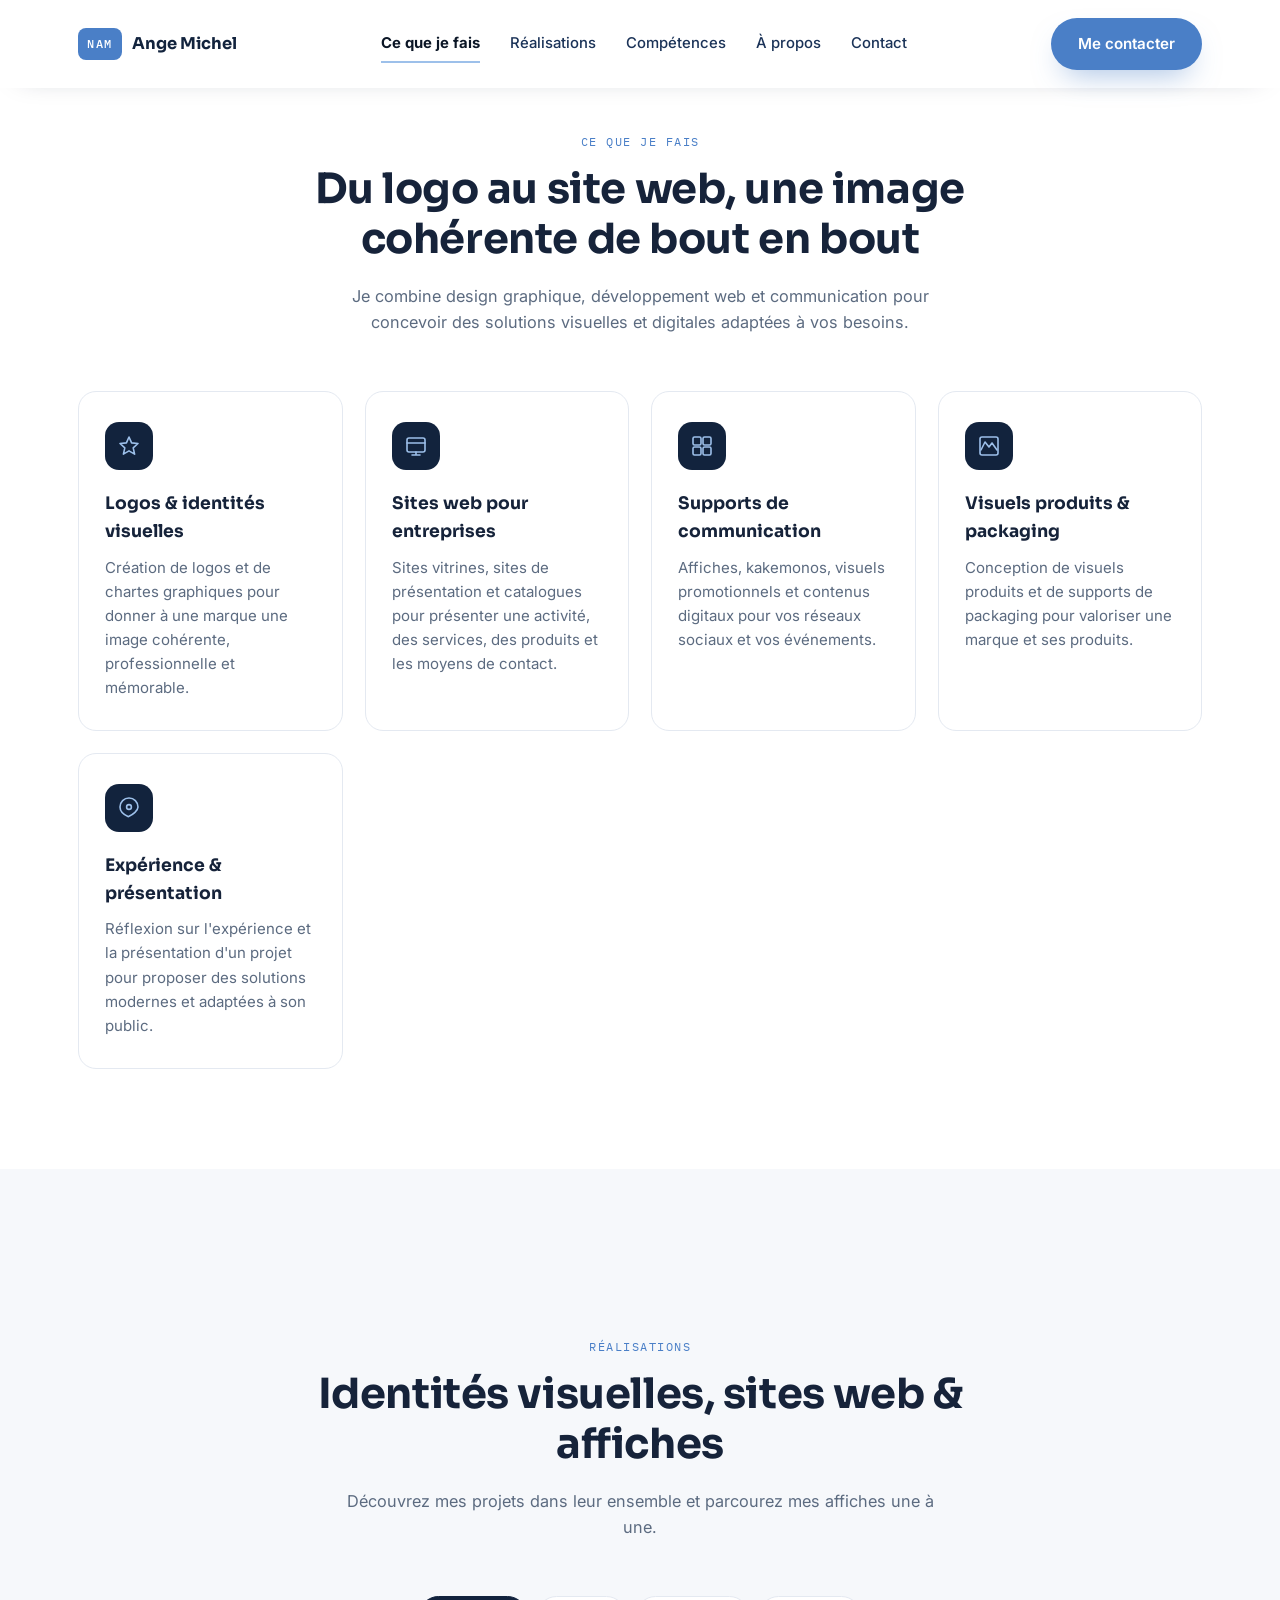
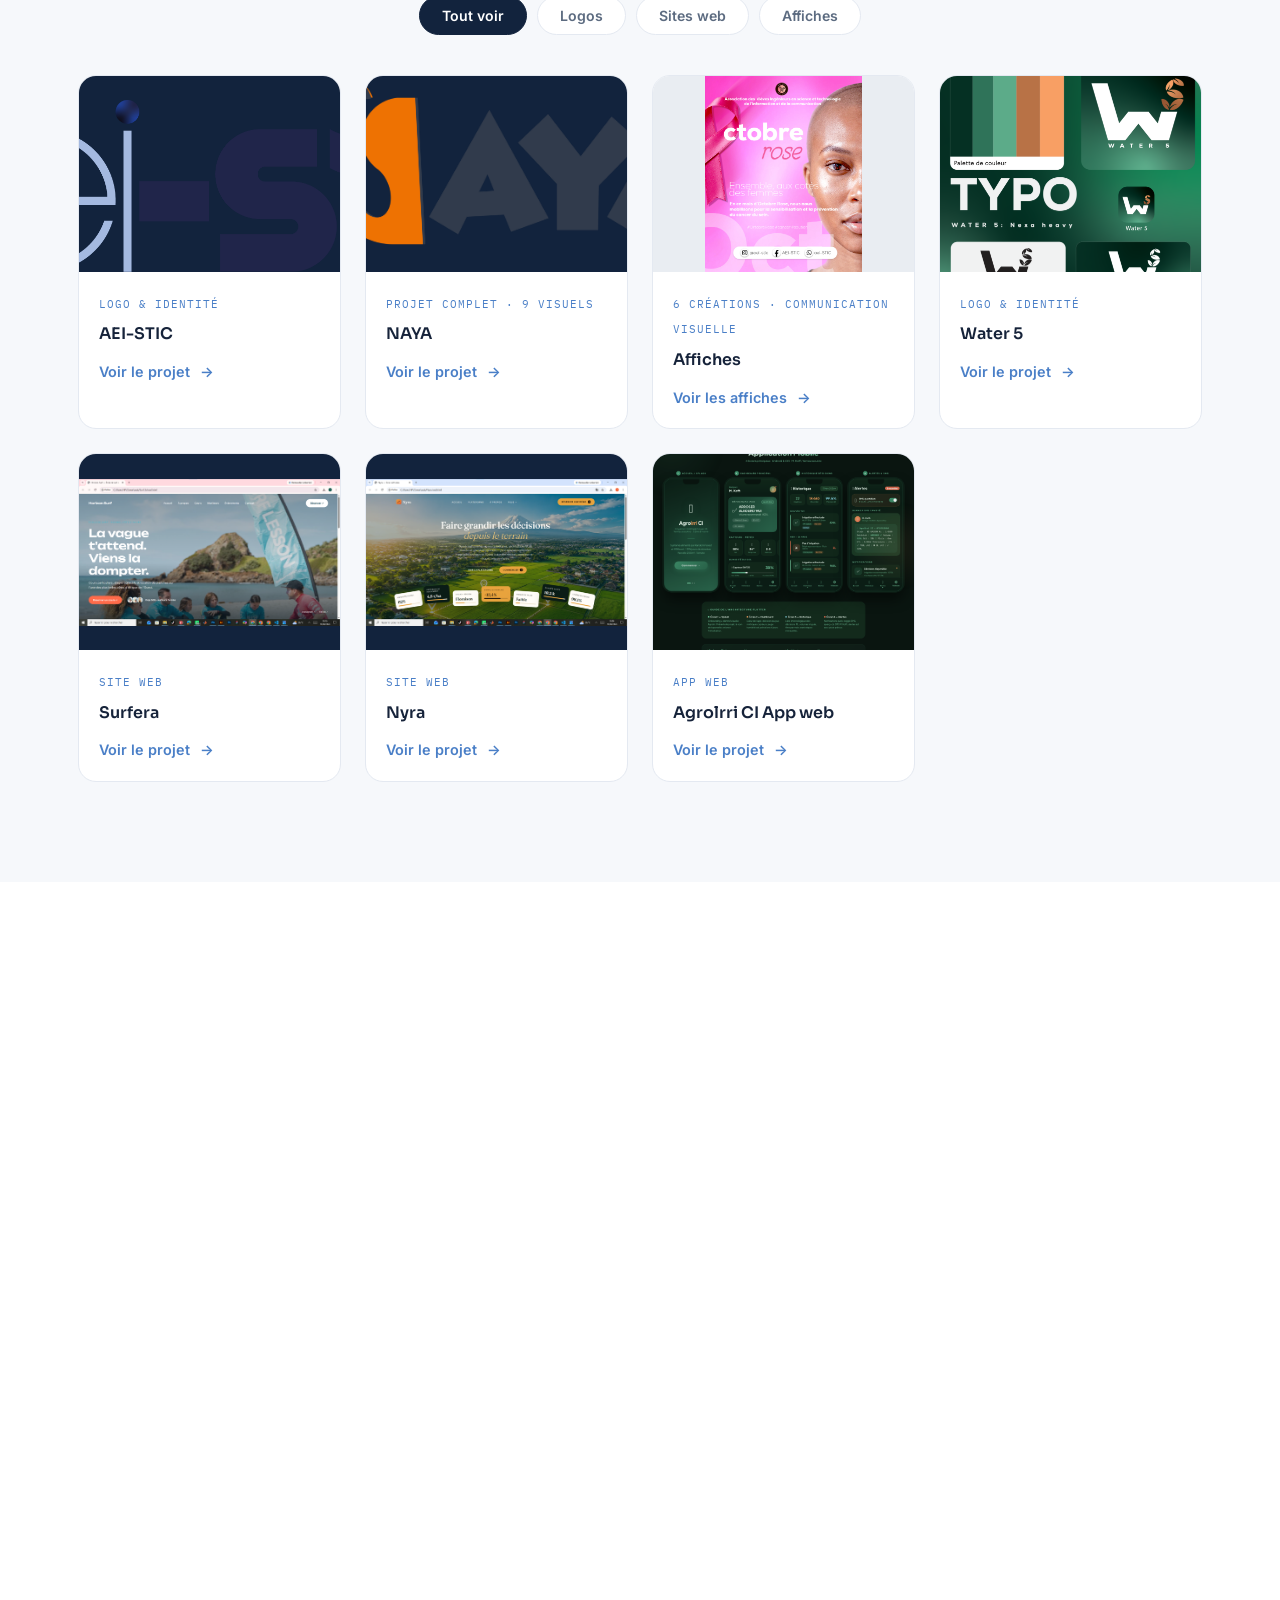
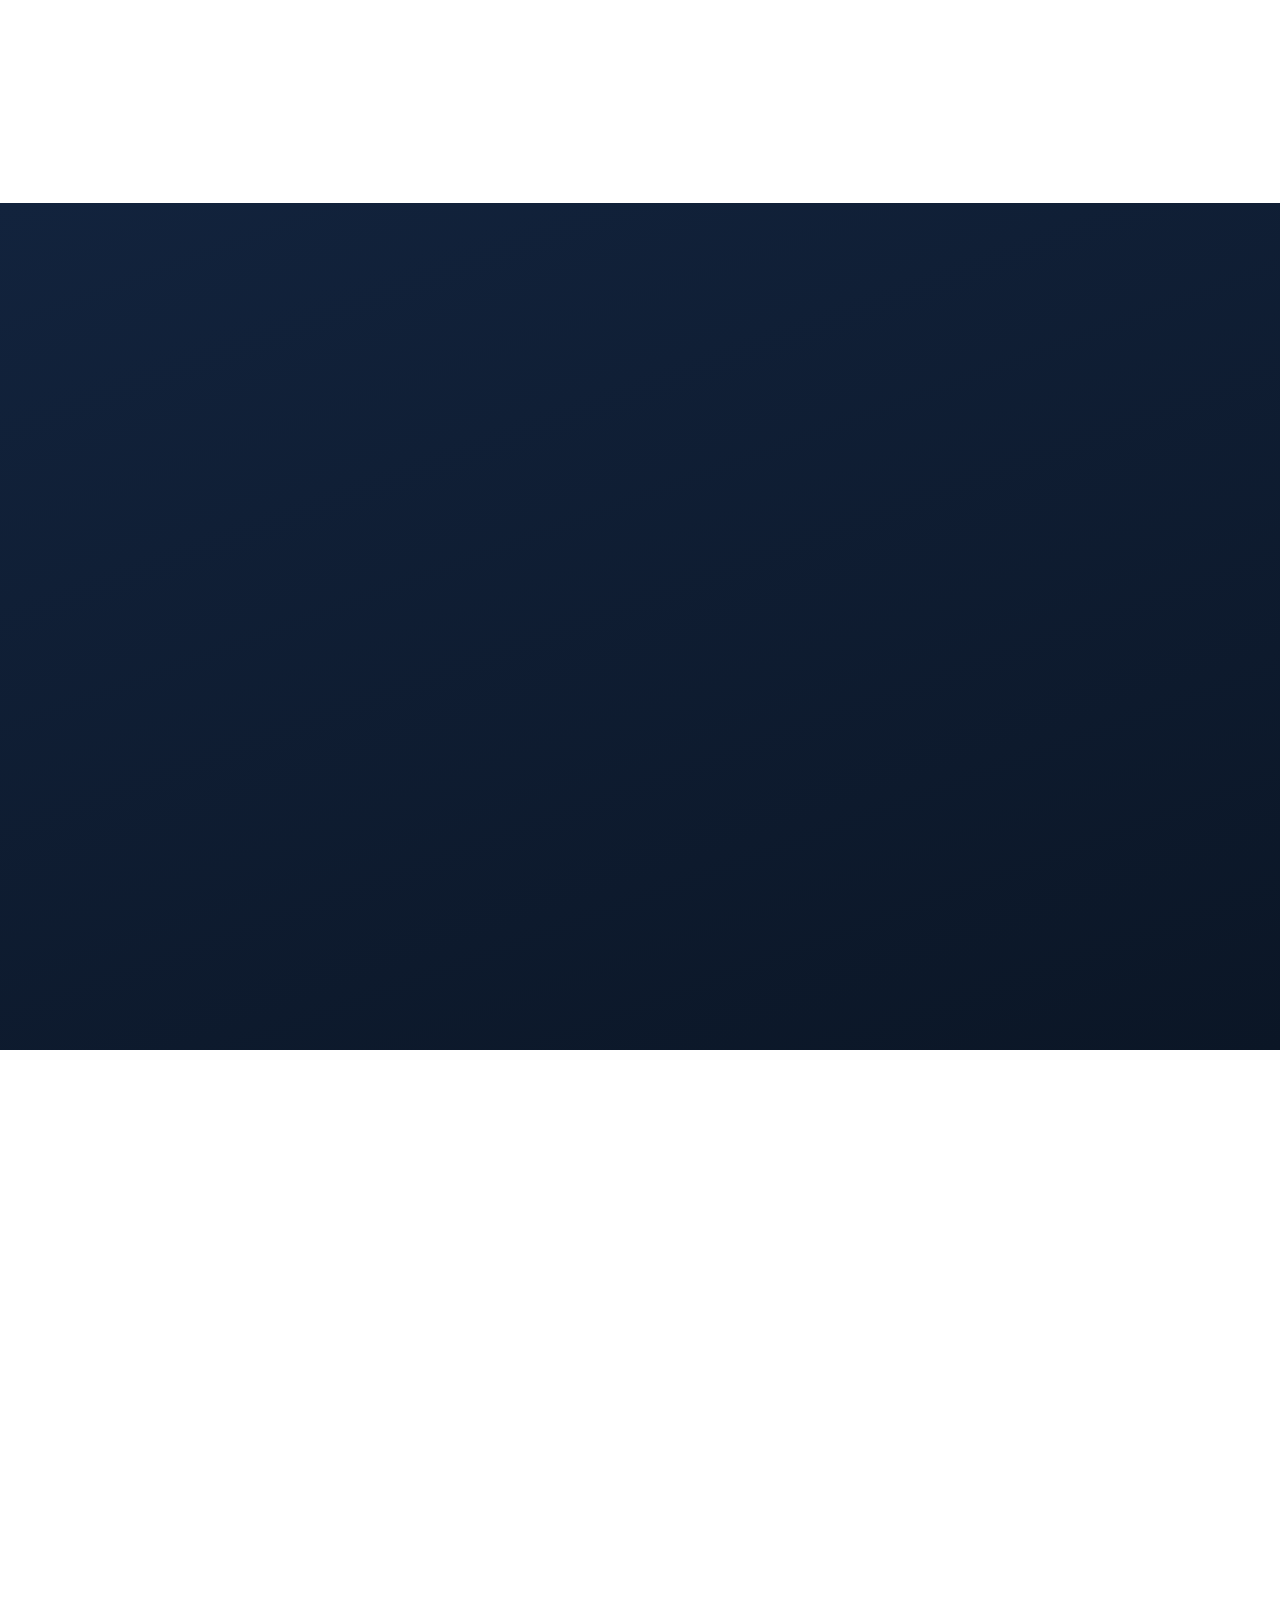
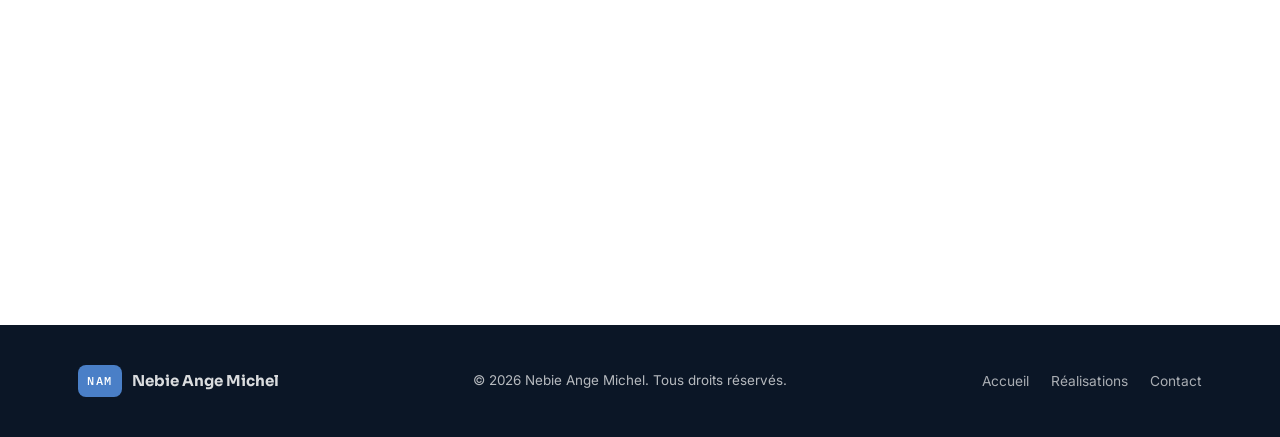
==== commit 73c4cbf2: "Ajoute les affiches au portfolio" ====
--- a/portfolio.html
+++ b/portfolio.html
@@ -30,7 +30,7 @@
       <a href="#contact" class="nav-link">Contact</a>
     </nav>
 
-    <a href="#contact" class="btn btn-pill btn-light header-cta">Me contacter</a>
+    <a href="#contact" class="btn btn-pill btn-accent header-cta">Me contacter</a>
 
     <button class="nav-toggle" id="navToggle" aria-label="Ouvrir le menu" aria-expanded="false">
       <span></span><span></span><span></span>
@@ -39,61 +39,6 @@
 </header>
 
 <main id="home">
-
-  <!-- HERO -->
-  <section class="hero">
-    <div class="hero-bg" aria-hidden="true">
-      <svg class="hero-grid" viewBox="0 0 1200 800" preserveAspectRatio="none"><defs><pattern id="grid" width="60" height="60" patternUnits="userSpaceOnUse"><path d="M 60 0 L 0 0 0 60" fill="none" stroke="rgba(157,192,234,0.09)" stroke-width="1"/></pattern></defs><rect width="1200" height="800" fill="url(#grid)"/></svg>
-      <div class="hero-orb hero-orb--a"></div>
-      <div class="hero-orb hero-orb--b"></div>
-      <svg class="hero-mark" viewBox="0 0 480 480" aria-hidden="true">
-        <polygon points="240,40 440,160 440,360 240,460 40,360 40,160" fill="none" stroke="rgba(157,192,234,0.35)" stroke-width="1.5"/>
-        <polygon points="240,110 380,190 380,330 240,400 100,330 100,190" fill="none" stroke="rgba(157,192,234,0.55)" stroke-width="1.5"/>
-        <circle cx="240" cy="250" r="46" fill="none" stroke="#9DC0EA" stroke-width="2"/>
-        <circle cx="240" cy="250" r="4" fill="#9DC0EA"/>
-      </svg>
-    </div>
-
-    <div class="wrap hero-inner">
-      <p class="eyebrow" data-reveal>Design graphique · Identité visuelle · Développement web</p>
-      <h1 class="hero-title" data-reveal>
-        Donner une image <span class="text-accent">forte</span><br>
-        à vos idées &amp; vos marques.
-      </h1>
-      <p class="hero-text" data-reveal>
-        Étudiant ingénieur STIC à l'ESI / INP‑HB (Côte d'Ivoire), je conçois des logos,
-        des identités visuelles et des sites web pensés pour donner à chaque projet
-        une présence claire, professionnelle et mémorable.
-      </p>
-      <div class="hero-actions" data-reveal>
-        <a href="#portfolio" class="btn btn-pill btn-accent">Voir mes réalisations</a>
-        <a href="#contact" class="btn btn-pill btn-outline">Discuter d'un projet</a>
-      </div>
-    </div>
-
-    <div class="wrap">
-      <div class="hero-infobar" data-reveal>
-        <div class="info-item">
-          <span class="info-label">Basé à</span>
-          <span class="info-value">Abidjan, Côte d'Ivoire</span>
-        </div>
-        <span class="info-divider" aria-hidden="true"></span>
-        <div class="info-item">
-          <span class="info-label">Spécialités</span>
-          <span class="info-value">Logos · Sites web · Communication</span>
-        </div>
-        <span class="info-divider" aria-hidden="true"></span>
-        <div class="info-item">
-          <span class="info-label">Disponibilité</span>
-          <span class="info-value">Ouvert aux nouveaux projets</span>
-        </div>
-        <a href="#contact" class="btn btn-pill btn-accent infobar-btn">
-          <svg width="16" height="16" viewBox="0 0 24 24" fill="none"><circle cx="11" cy="11" r="7" stroke="currentColor" stroke-width="2"/><path d="M20 20L16.5 16.5" stroke="currentColor" stroke-width="2" stroke-linecap="round"/></svg>
-          Contact
-        </a>
-      </div>
-    </div>
-  </section>
 
   <!-- SERVICES -->
   <section class="section" id="services">
@@ -150,15 +95,16 @@
   <section class="section section--tint" id="portfolio">
     <div class="wrap">
       <p class="section-eyebrow" data-reveal>Réalisations</p>
-      <h2 class="section-title" data-reveal>Une sélection de logos &amp; de sites web</h2>
+      <h2 class="section-title" data-reveal>Identités visuelles, sites web &amp; affiches</h2>
       <p class="section-sub" data-reveal>
-        Une sélection de mes créations visuelles et graphiques, avec un focus sur les identités visuelles et les projets de marque.
+        Découvrez mes projets dans leur ensemble et parcourez mes affiches une à une.
       </p>
 
       <div class="filter-bar" data-reveal role="tablist" aria-label="Filtrer les réalisations">
         <button class="filter-btn is-active" data-filter="all" role="tab" aria-selected="true">Tout voir</button>
         <button class="filter-btn" data-filter="logo" role="tab" aria-selected="false">Logos</button>
         <button class="filter-btn" data-filter="web" role="tab" aria-selected="false">Sites web</button>
+        <button class="filter-btn" data-filter="affiche" role="tab" aria-selected="false">Affiches</button>
       </div>
 
       <div class="gallery-grid" id="galleryGrid" data-reveal></div>
@@ -179,9 +125,7 @@
           <span class="tool-chip tool-chip--3">Figma</span>
           <span class="tool-chip tool-chip--4">HTML / CSS</span>
           <span class="tool-chip tool-chip--5">React</span>
-          <span class="tool-chip tool-chip--6">Python</span>
           <span class="tool-chip tool-chip--7">Git &amp; GitHub</span>
-          <span class="tool-chip tool-chip--8">Canva</span>
         </div>
       </div>
 
--- a/portfolio.css
+++ b/portfolio.css
@@ -48,6 +48,7 @@
   background: var(--white);
   -webkit-font-smoothing: antialiased;
   line-height: 1.6;
+  overflow-x: hidden;
 }
 
 img { max-width: 100%; display: block; }
@@ -105,14 +106,16 @@
   top: 0; left: 0; right: 0;
   z-index: 100;
   padding: 18px 0;
+  background: rgba(255, 255, 255, 0.96);
+  box-shadow: 0 8px 28px -22px rgba(15, 30, 53, 0.35);
   transition: background 0.35s var(--ease), padding 0.35s var(--ease), box-shadow 0.35s var(--ease);
 }
 .site-header.is-scrolled {
-  background: rgba(11, 22, 38, 0.85);
+  background: rgba(255, 255, 255, 0.96);
   backdrop-filter: blur(14px);
   -webkit-backdrop-filter: blur(14px);
   padding: 12px 0;
-  box-shadow: 0 10px 30px -18px rgba(0,0,0,0.5);
+  box-shadow: 0 10px 30px -18px rgba(0,0,0,0.18);
 }
 .header-inner { display: flex; align-items: center; justify-content: space-between; gap: 24px; }
 
@@ -127,11 +130,11 @@
   border-radius: 8px;
   font-weight: 500;
 }
-.brand-name { font-family: var(--font-display); font-weight: 700; color: var(--white); font-size: 1.02rem; }
+.brand-name { font-family: var(--font-display); font-weight: 700; color: var(--navy-900); font-size: 1.02rem; }
 
 .main-nav { display: flex; align-items: center; gap: 30px; }
 .nav-link {
-  color: rgba(255,255,255,0.82);
+  color: var(--navy-800);
   font-size: 0.93rem;
   font-weight: 500;
   position: relative;
@@ -145,10 +148,10 @@
   background: var(--blue-300);
   transition: width 0.25s var(--ease);
 }
-.nav-link:hover { color: var(--white); }
+.nav-link:hover { color: var(--blue-500); }
 .nav-link:hover::after { width: 100%; }
 .nav-link.is-active {
-  color: var(--white);
+  color: var(--navy-950);
   font-weight: 700;
 }
 .nav-link.is-active::after { width: 100%; }
@@ -162,7 +165,7 @@
   cursor: pointer;
   padding: 6px;
 }
-.nav-toggle span { width: 22px; height: 2px; background: var(--white); border-radius: 2px; transition: transform 0.3s var(--ease), opacity 0.3s var(--ease); }
+.nav-toggle span { width: 22px; height: 2px; background: var(--navy-900); border-radius: 2px; transition: transform 0.3s var(--ease), opacity 0.3s var(--ease); }
 .nav-toggle.is-open span:nth-child(1) { transform: translateY(7px) rotate(45deg); }
 .nav-toggle.is-open span:nth-child(2) { opacity: 0; }
 .nav-toggle.is-open span:nth-child(3) { transform: translateY(-7px) rotate(-45deg); }
@@ -175,73 +178,11 @@
   transition: width 0.1s linear;
 }
 
-/* ---------- Hero ---------- */
-.hero {
-  position: relative;
-  background:
-    linear-gradient(120deg, rgba(11, 22, 38, 0.82), rgba(11, 22, 38, 0.68)),
-    url('hero.png') center center / cover no-repeat;
-  padding: 168px 0 0;
-  overflow: hidden;
-  color: var(--white);
-}
-.hero-bg { position: absolute; inset: 0; overflow: hidden; background: rgba(11, 22, 38, 0.15); }
-.hero-grid { position: absolute; inset: 0; width: 100%; height: 100%; opacity: 0.15; }
-.hero-orb { position: absolute; border-radius: 50%; filter: blur(70px); opacity: 0.25; }
-.hero-orb--a { width: 420px; height: 420px; background: var(--blue-500); top: -140px; right: -100px; }
-.hero-orb--b { width: 340px; height: 340px; background: var(--blue-300); bottom: -160px; left: -80px; opacity: 0.2; }
-.hero-mark { position: absolute; right: -60px; top: 90px; width: 480px; height: 480px; opacity: 0.35; }
-
-.hero-inner { position: relative; z-index: 2; max-width: 760px; padding-bottom: 88px; }
-.eyebrow {
-  font-family: var(--font-mono);
-  font-size: 0.78rem;
-  letter-spacing: 1.5px;
-  text-transform: uppercase;
-  color: var(--blue-300);
-  margin: 0 0 22px;
-}
-.hero-title {
-  font-family: var(--font-display);
-  font-weight: 700;
-  font-size: clamp(2.4rem, 5.4vw, 4rem);
-  line-height: 1.08;
-  letter-spacing: -0.02em;
-  margin: 0 0 24px;
-}
-.text-accent { color: var(--blue-300); }
-.hero-text {
-  font-size: 1.08rem;
-  color: rgba(255,255,255,0.72);
-  max-width: 540px;
-  margin: 0 0 38px;
-}
-.hero-actions { display: flex; gap: 16px; flex-wrap: wrap; }
-
-.hero-infobar {
-  position: relative;
-  z-index: 3;
-  transform: translateY(50%);
-  background: var(--white);
-  border-radius: var(--radius-lg);
-  box-shadow: var(--shadow-lift);
-  padding: 22px 28px;
-  display: flex;
-  align-items: center;
-  gap: 26px;
-  flex-wrap: wrap;
-}
-.info-item { display: flex; flex-direction: column; gap: 4px; }
-.info-label { font-family: var(--font-mono); font-size: 0.7rem; letter-spacing: 1px; text-transform: uppercase; color: var(--slate-light); }
-.info-value { font-weight: 600; color: var(--ink); font-size: 0.96rem; }
-.info-divider { width: 1px; align-self: stretch; background: var(--border); }
-.infobar-btn { margin-left: auto; padding: 12px 22px; }
-
 /* ---------- Sections ---------- */
 .section { padding: 168px 0 100px; }
 .section--tint { background: var(--paper); }
 .section--dark { background: linear-gradient(160deg, var(--navy-900), var(--navy-950)); color: var(--white); }
-.section:first-of-type { padding-top: 100px; }
+.section:first-of-type { padding-top: 132px; }
 
 .section-eyebrow {
   font-family: var(--font-mono);
@@ -333,12 +274,13 @@
   border-radius: var(--radius-md);
   overflow: hidden;
   border: 1px solid var(--border);
-  cursor: pointer;
   transition: transform 0.35s var(--ease), box-shadow 0.35s var(--ease);
 }
 .gallery-card:hover { transform: translateY(-6px); box-shadow: var(--shadow-card); }
 .gallery-media { aspect-ratio: 4/3; overflow: hidden; background: var(--navy-900); }
 .gallery-media img { width: 100%; height: 100%; object-fit: cover; transition: transform 0.5s var(--ease); }
+.gallery-media--poster { background: #e9edf2; }
+.gallery-media--poster img { object-fit: contain; }
 .gallery-card:hover .gallery-media img { transform: scale(1.06); }
 .gallery-body { padding: 18px 20px; }
 .gallery-tag {
@@ -349,6 +291,19 @@
   color: var(--blue-500);
 }
 .gallery-title { font-family: var(--font-display); font-weight: 600; font-size: 1rem; margin: 6px 0 0; color: var(--ink); }
+.gallery-open {
+  display: inline-flex;
+  align-items: center;
+  gap: 10px;
+  margin-top: 16px;
+  padding: 0;
+  border: 0;
+  background: none;
+  color: var(--blue-500);
+  font: 600 0.9rem var(--font-body);
+  cursor: pointer;
+}
+.gallery-open:hover { color: var(--navy-900); }
 .gallery-empty { text-align: center; color: var(--slate); padding: 40px 0; grid-column: 1 / -1; }
 
 /* ---------- Split layout (Compétences / Contact) ---------- */
@@ -558,8 +513,8 @@
   z-index: 300;
 }
 .lightbox.is-open { opacity: 1; visibility: visible; }
-.lightbox-figure { max-width: 780px; width: 100%; margin: 0; text-align: center; }
-.lightbox-figure img { border-radius: var(--radius-md); width: 100%; box-shadow: var(--shadow-lift); }
+.lightbox-figure { max-width: 980px; width: 100%; margin: 0; text-align: center; }
+.lightbox-figure img { border-radius: var(--radius-md); width: 100%; max-height: calc(100dvh - 150px); object-fit: contain; box-shadow: var(--shadow-lift); }
 .lightbox-figure figcaption { color: rgba(255,255,255,0.75); margin-top: 16px; font-size: 0.95rem; }
 .lightbox-nav {
   position: absolute;
@@ -622,18 +577,94 @@
     transition: transform 0.35s var(--ease); box-shadow: -20px 0 50px rgba(0,0,0,0.35);
   }
   .main-nav.is-open { transform: translateX(0); }
+  .main-nav .nav-link,
+  .main-nav .nav-link.is-active { color: rgba(255,255,255,0.86); }
+  .main-nav .nav-link:hover { color: var(--white); }
+  .main-nav .nav-link.is-active::after { background: var(--blue-300); }
   .nav-toggle { display: flex; }
   .header-cta { display: none; }
-  .hero-infobar { flex-direction: column; align-items: flex-start; gap: 18px; }
-  .info-divider { display: none; }
-  .infobar-btn { margin-left: 0; width: 100%; justify-content: center; }
 }
 
 @media (max-width: 620px) {
-  .wrap { padding: 0 20px; }
-  .hero { padding-top: 130px; }
-  .hero-inner { padding-bottom: 70px; }
-  .section { padding: 120px 0 70px; }
-  .skill-groups { grid-template-columns: 1fr; }
-  .hero-mark { opacity: 0.35; width: 340px; height: 340px; right: -100px; }
+  .wrap { padding: 0 18px; }
+
+  .site-header {
+    padding: 12px 0;
+  }
+
+  .header-inner {
+    gap: 12px;
+    align-items: center;
+  }
+
+  .brand {
+    min-width: 0;
+    gap: 8px;
+  }
+
+  .brand-mark {
+    min-width: 46px;
+    padding: 7px 9px;
+    font-size: 0.72rem;
+  }
+
+  .brand-name {
+    font-size: clamp(1.1rem, 5vw, 1.75rem);
+    white-space: nowrap;
+  }
+
+  .section {
+    padding: 100px 0 70px;
+  }
+
+  .section-title {
+    font-size: clamp(1.55rem, 7vw, 2.25rem);
+  }
+
+  .section-sub {
+    font-size: 0.95rem;
+    margin-bottom: 36px;
+  }
+
+  .skill-groups {
+    grid-template-columns: 1fr;
+  }
+
+  .tool-chip {
+    font-size: 0.72rem;
+    padding: 8px 12px;
+  }
+
+  .contact-panel {
+    padding: 18px;
+  }
+
+  .contact-action {
+    gap: 12px;
+    padding: 14px 12px;
+  }
+
+  .contact-action strong {
+    font-size: 0.86rem;
+    line-height: 1.45;
+  }
+
+  .contact-action .contact-label {
+    margin-bottom: 3px;
+  }
+
+  .contact-list li {
+    gap: 10px;
+  }
+
+  .footer-inner {
+    flex-direction: column;
+    align-items: flex-start;
+  }
+
+  .footer-links {
+    width: 100%;
+    justify-content: space-between;
+    gap: 12px;
+  }
 }
